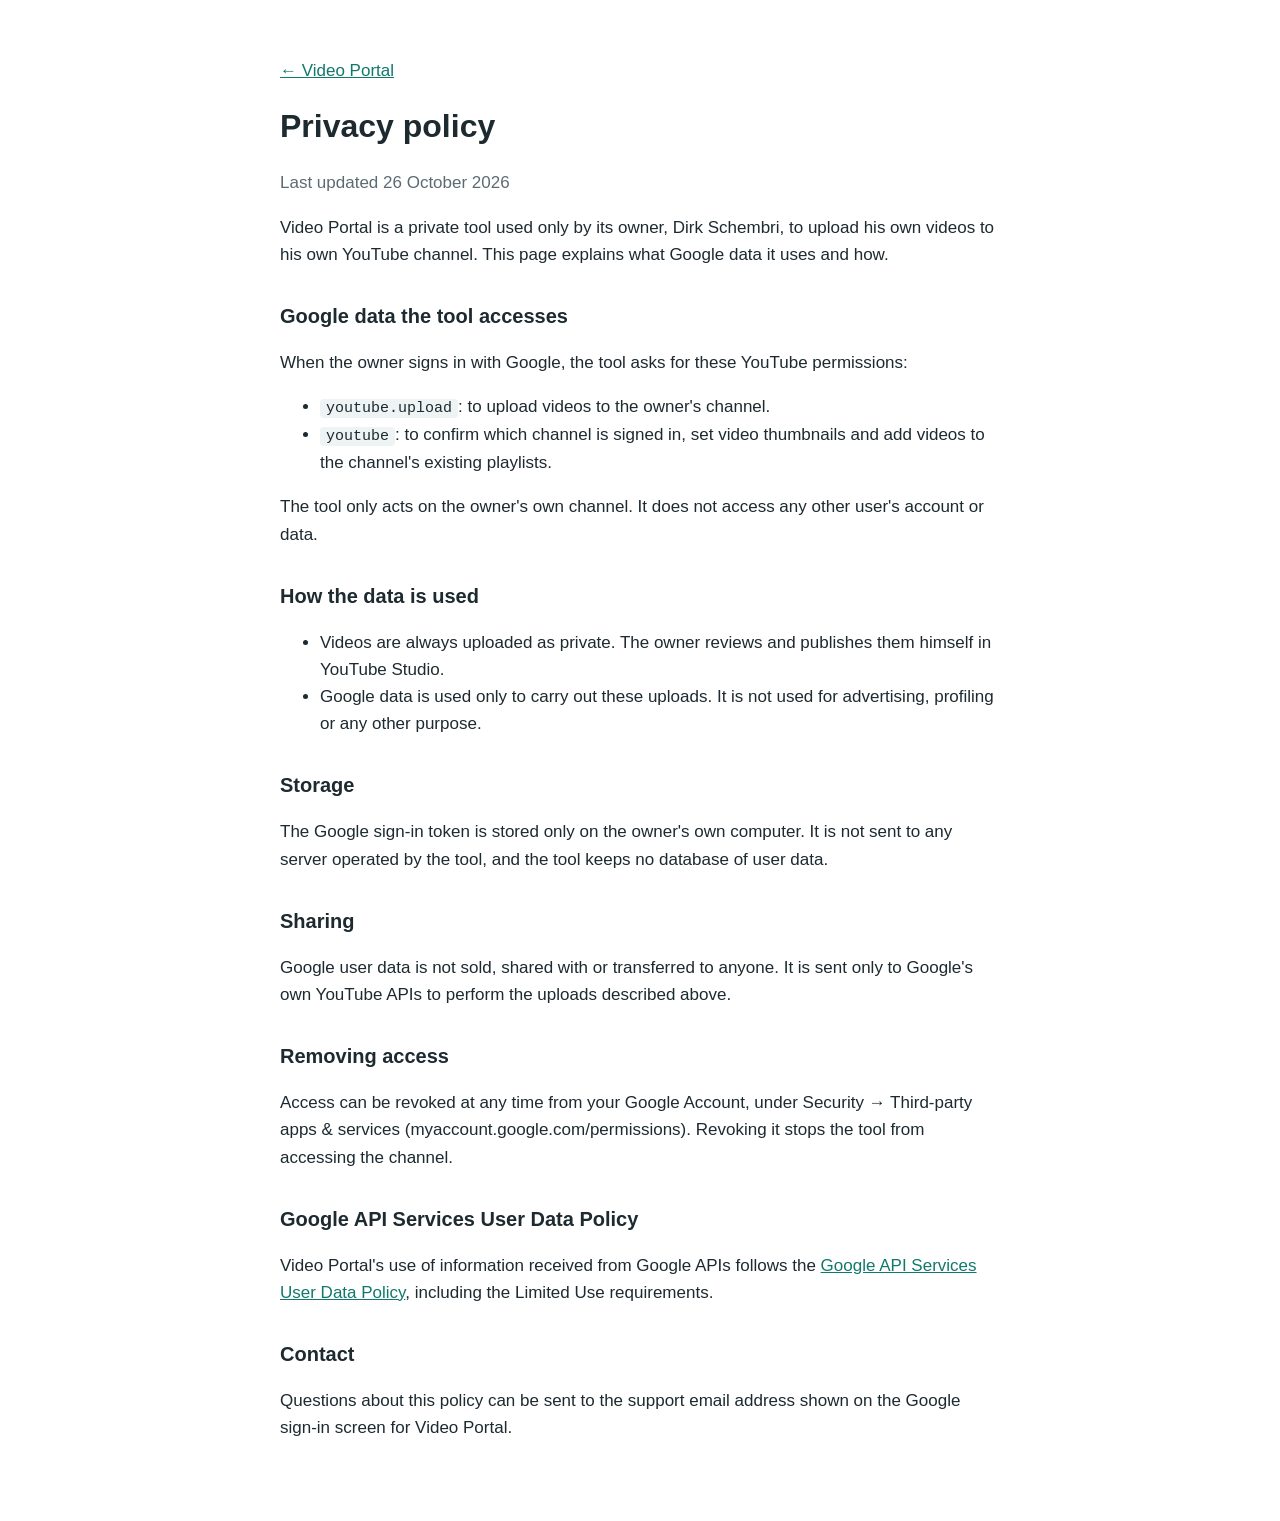
==== privacy.html @ eae5f804 "Add Video Portal homepage and privacy policy for Google sign-in Google needs a homepage and privacy " ====
<!doctype html>
<html lang="en">
<head>
<meta charset="utf-8">
<meta name="viewport" content="width=device-width, initial-scale=1">
<title>Video Portal Privacy</title>
<meta name="description" content="Privacy policy for Video Portal, a private tool that uploads Dirk Schembri's own videos to his own YouTube channel.">
<link rel="stylesheet" href="style.css">
</head>
<body>
<main>
  <p><a href="index.html">← Video Portal</a></p>
  <h1>Privacy policy</h1>
  <p class="muted">Last updated 26 October 2026</p>

  <p>Video Portal is a private tool used only by its owner, Dirk Schembri, to upload his own videos to his own YouTube channel. This page explains what Google data it uses and how.</p>

  <h2>Google data the tool accesses</h2>
  <p>When the owner signs in with Google, the tool asks for these YouTube permissions:</p>
  <ul>
    <li><code>youtube.upload</code>: to upload videos to the owner's channel.</li>
    <li><code>youtube</code>: to confirm which channel is signed in, set video thumbnails and add videos to the channel's existing playlists.</li>
  </ul>
  <p>The tool only acts on the owner's own channel. It does not access any other user's account or data.</p>

  <h2>How the data is used</h2>
  <ul>
    <li>Videos are always uploaded as private. The owner reviews and publishes them himself in YouTube Studio.</li>
    <li>Google data is used only to carry out these uploads. It is not used for advertising, profiling or any other purpose.</li>
  </ul>

  <h2>Storage</h2>
  <p>The Google sign-in token is stored only on the owner's own computer. It is not sent to any server operated by the tool, and the tool keeps no database of user data.</p>

  <h2>Sharing</h2>
  <p>Google user data is not sold, shared with or transferred to anyone. It is sent only to Google's own YouTube APIs to perform the uploads described above.</p>

  <h2>Removing access</h2>
  <p>Access can be revoked at any time from your Google Account, under Security → Third-party apps &amp; services (myaccount.google.com/permissions). Revoking it stops the tool from accessing the channel.</p>

  <h2>Google API Services User Data Policy</h2>
  <p>Video Portal's use of information received from Google APIs follows the <a href="https://developers.google.com/terms/api-services-user-data-policy">Google API Services User Data Policy</a>, including the Limited Use requirements.</p>

  <h2>Contact</h2>
  <p>Questions about this policy can be sent to the support email address shown on the Google sign-in screen for Video Portal.</p>
</main>
</body>
</html>
---- style.css ----
:root { --bg: #ffffff; --text: #1d2a30; --muted: #5c6b73; --link: #11786c; --code: #eef3f4; }
@media (prefers-color-scheme: dark) {
  :root { --bg: #0e2a38; --text: #f4f1ea; --muted: #9fb0b8; --link: #27d3be; --code: #123a4c; }
}
body { margin: 0; background: var(--bg); color: var(--text); font: 17px/1.6 Arial, Helvetica, sans-serif; }
main { max-width: 720px; margin: 0 auto; padding: 40px 16px 64px; }
h1 { font-size: 32px; margin: 0 0 12px; }
h2 { font-size: 20px; margin: 32px 0 8px; }
a { color: var(--link); }
code { background: var(--code); padding: 1px 6px; border-radius: 4px; font-size: 15px; }
.muted { color: var(--muted); }
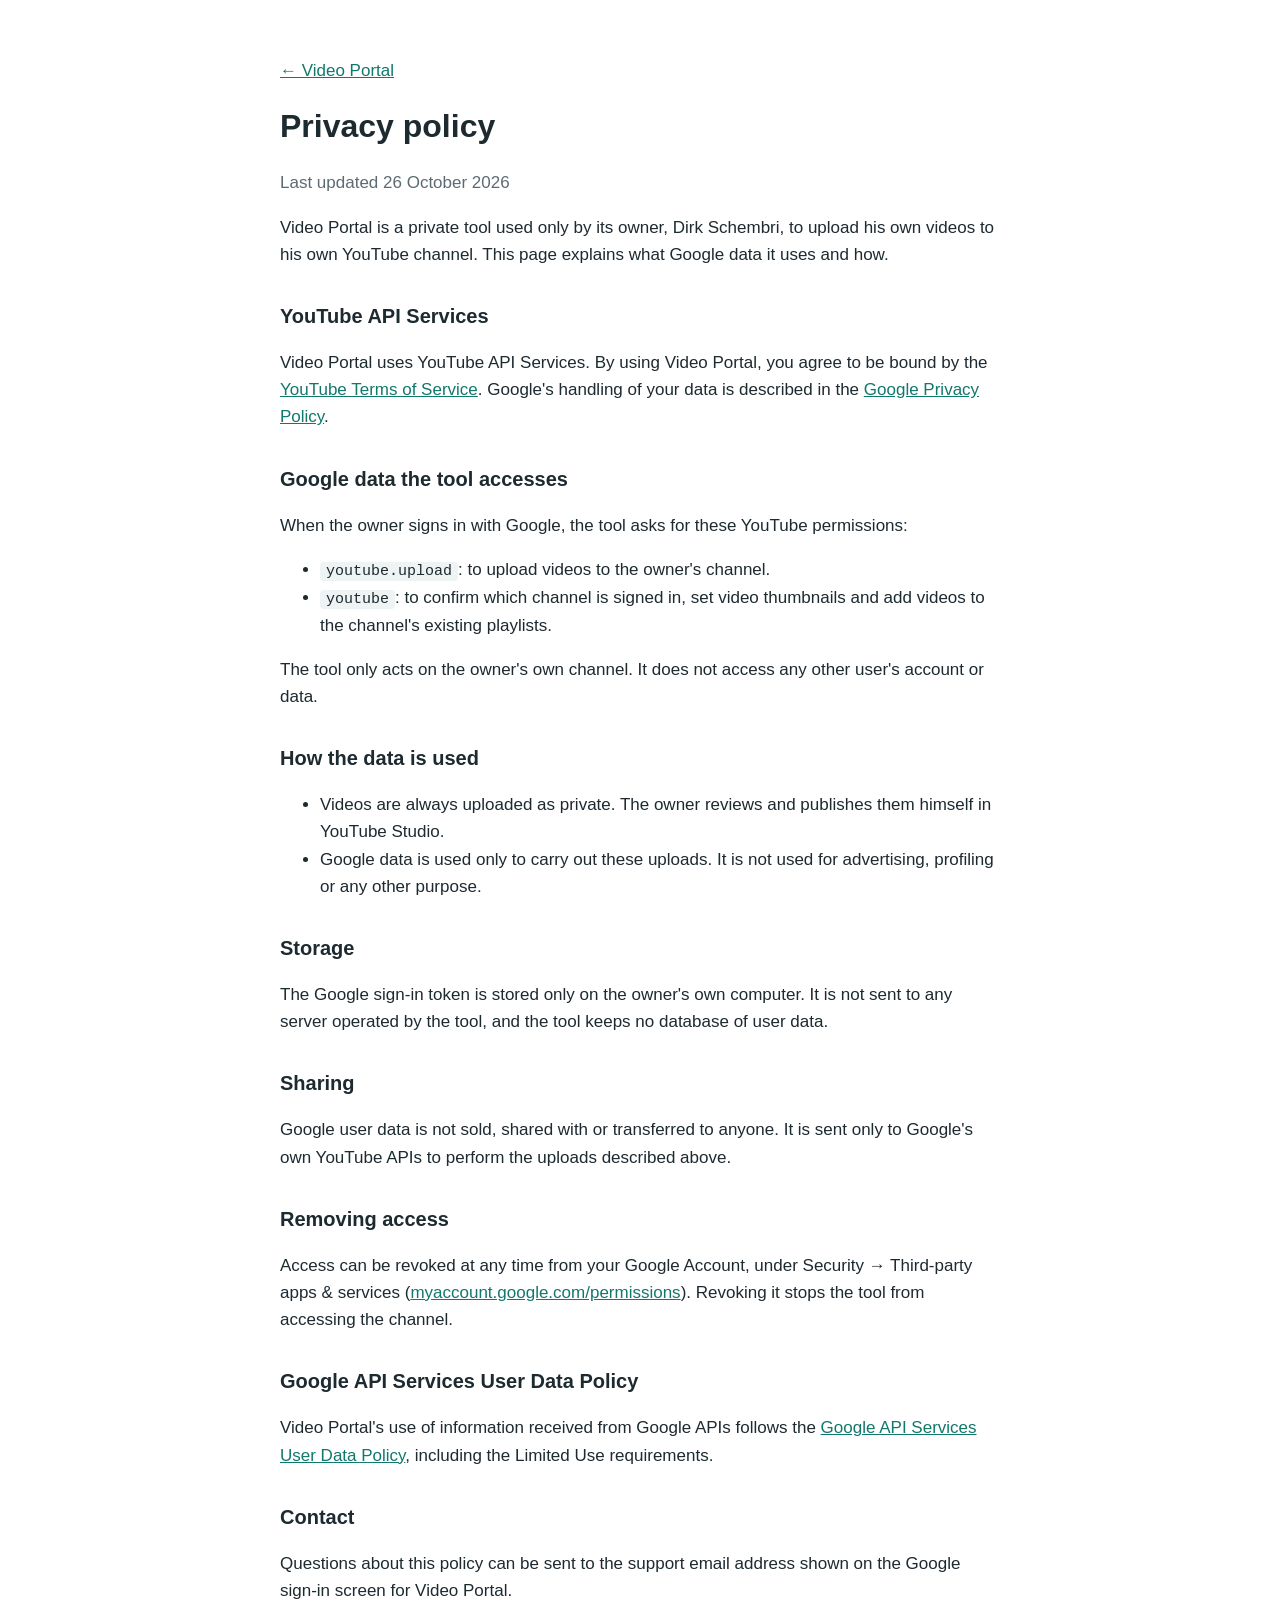
==== commit 8ba3bf26: "Privacy page: add YouTube API Services statement, YouTube ToS and Google Privacy Policy links Requir" ====
--- a/privacy.html
+++ b/privacy.html
@@ -14,6 +14,9 @@
   <p class="muted">Last updated 26 October 2026</p>
 
   <p>Video Portal is a private tool used only by its owner, Dirk Schembri, to upload his own videos to his own YouTube channel. This page explains what Google data it uses and how.</p>
+
+  <h2>YouTube API Services</h2>
+  <p>Video Portal uses YouTube API Services. By using Video Portal, you agree to be bound by the <a href="https://www.youtube.com/t/terms">YouTube Terms of Service</a>. Google's handling of your data is described in the <a href="https://policies.google.com/privacy">Google Privacy Policy</a>.</p>
 
   <h2>Google data the tool accesses</h2>
   <p>When the owner signs in with Google, the tool asks for these YouTube permissions:</p>
@@ -36,7 +39,7 @@
   <p>Google user data is not sold, shared with or transferred to anyone. It is sent only to Google's own YouTube APIs to perform the uploads described above.</p>
 
   <h2>Removing access</h2>
-  <p>Access can be revoked at any time from your Google Account, under Security → Third-party apps &amp; services (myaccount.google.com/permissions). Revoking it stops the tool from accessing the channel.</p>
+  <p>Access can be revoked at any time from your Google Account, under Security → Third-party apps &amp; services (<a href="https://myaccount.google.com/permissions">myaccount.google.com/permissions</a>). Revoking it stops the tool from accessing the channel.</p>
 
   <h2>Google API Services User Data Policy</h2>
   <p>Video Portal's use of information received from Google APIs follows the <a href="https://developers.google.com/terms/api-services-user-data-policy">Google API Services User Data Policy</a>, including the Limited Use requirements.</p>
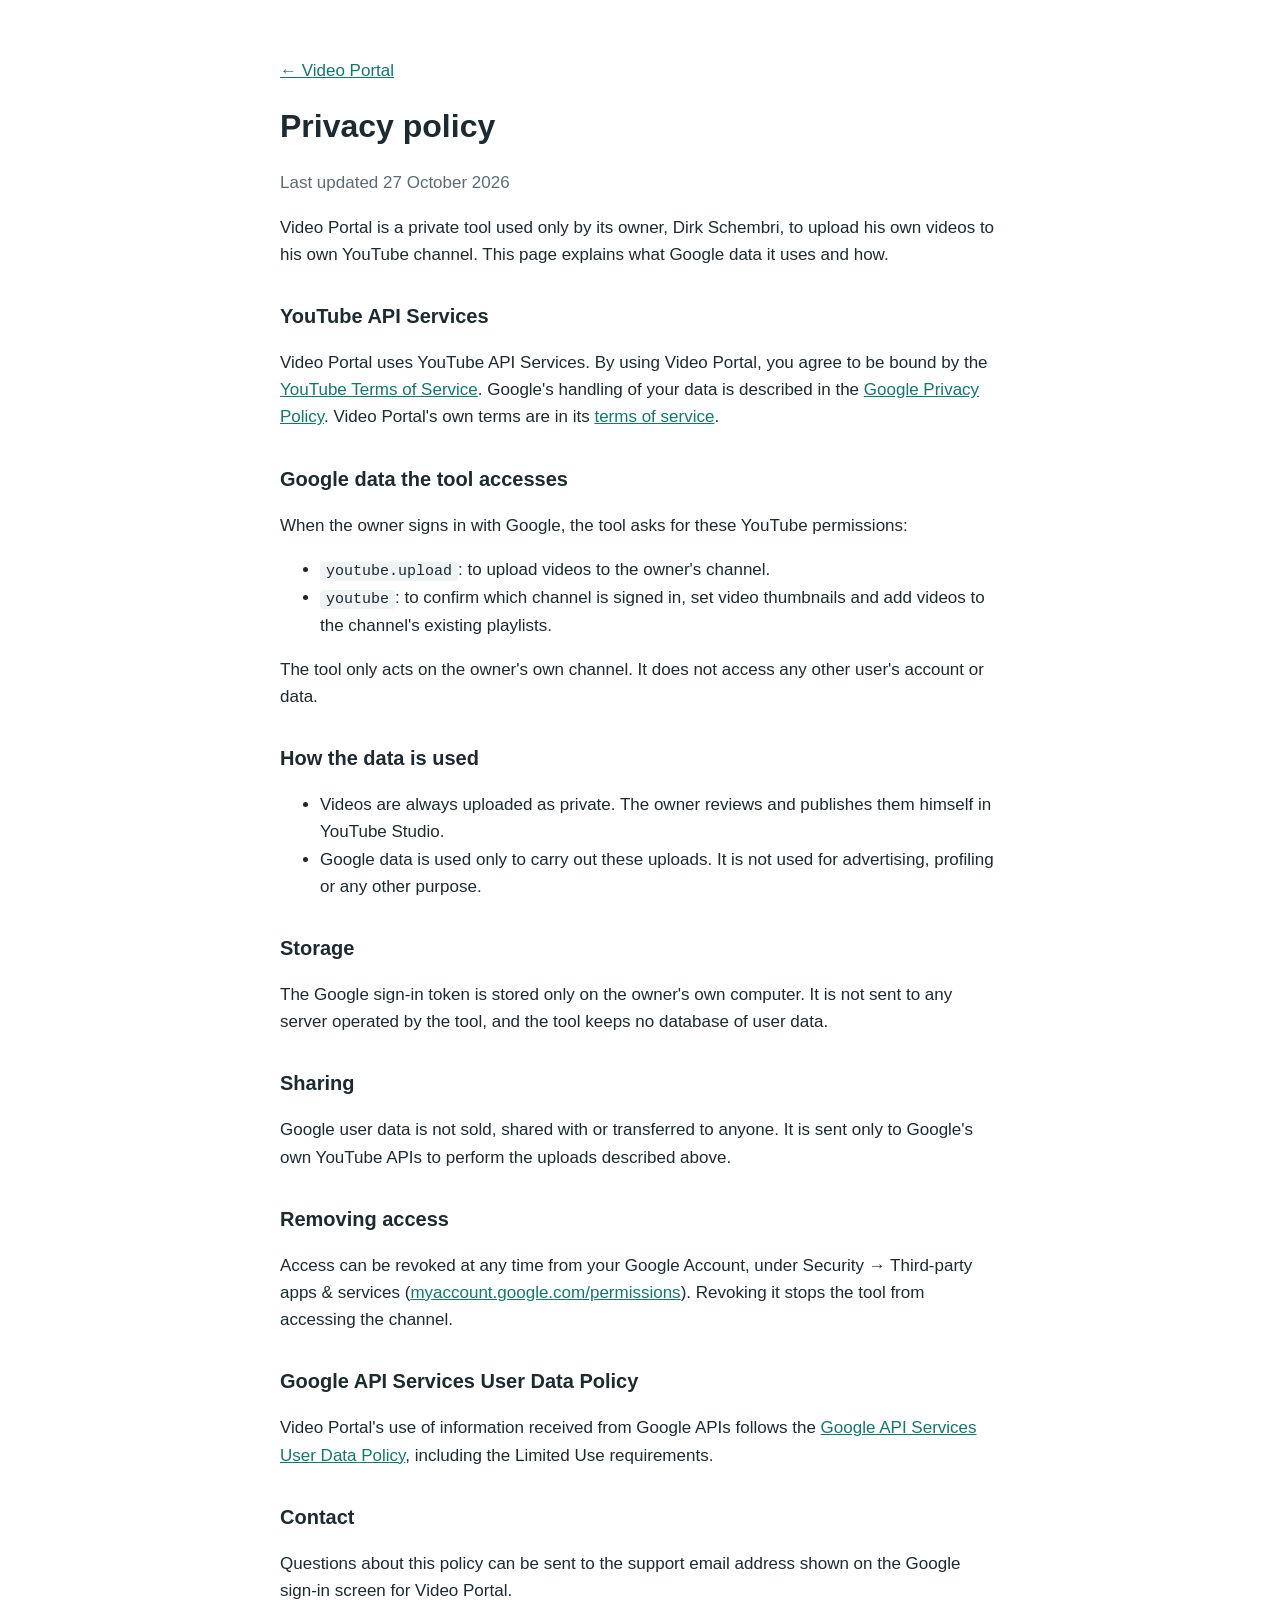
==== commit 3283a244: "Add terms of service page and link it from the homepage and privacy policy The YouTube API audit for" ====
--- a/privacy.html
+++ b/privacy.html
@@ -11,12 +11,12 @@
 <main>
   <p><a href="index.html">← Video Portal</a></p>
   <h1>Privacy policy</h1>
-  <p class="muted">Last updated 26 October 2026</p>
+  <p class="muted">Last updated 27 October 2026</p>
 
   <p>Video Portal is a private tool used only by its owner, Dirk Schembri, to upload his own videos to his own YouTube channel. This page explains what Google data it uses and how.</p>
 
   <h2>YouTube API Services</h2>
-  <p>Video Portal uses YouTube API Services. By using Video Portal, you agree to be bound by the <a href="https://www.youtube.com/t/terms">YouTube Terms of Service</a>. Google's handling of your data is described in the <a href="https://policies.google.com/privacy">Google Privacy Policy</a>.</p>
+  <p>Video Portal uses YouTube API Services. By using Video Portal, you agree to be bound by the <a href="https://www.youtube.com/t/terms">YouTube Terms of Service</a>. Google's handling of your data is described in the <a href="https://policies.google.com/privacy">Google Privacy Policy</a>. Video Portal's own terms are in its <a href="terms.html">terms of service</a>.</p>
 
   <h2>Google data the tool accesses</h2>
   <p>When the owner signs in with Google, the tool asks for these YouTube permissions:</p>
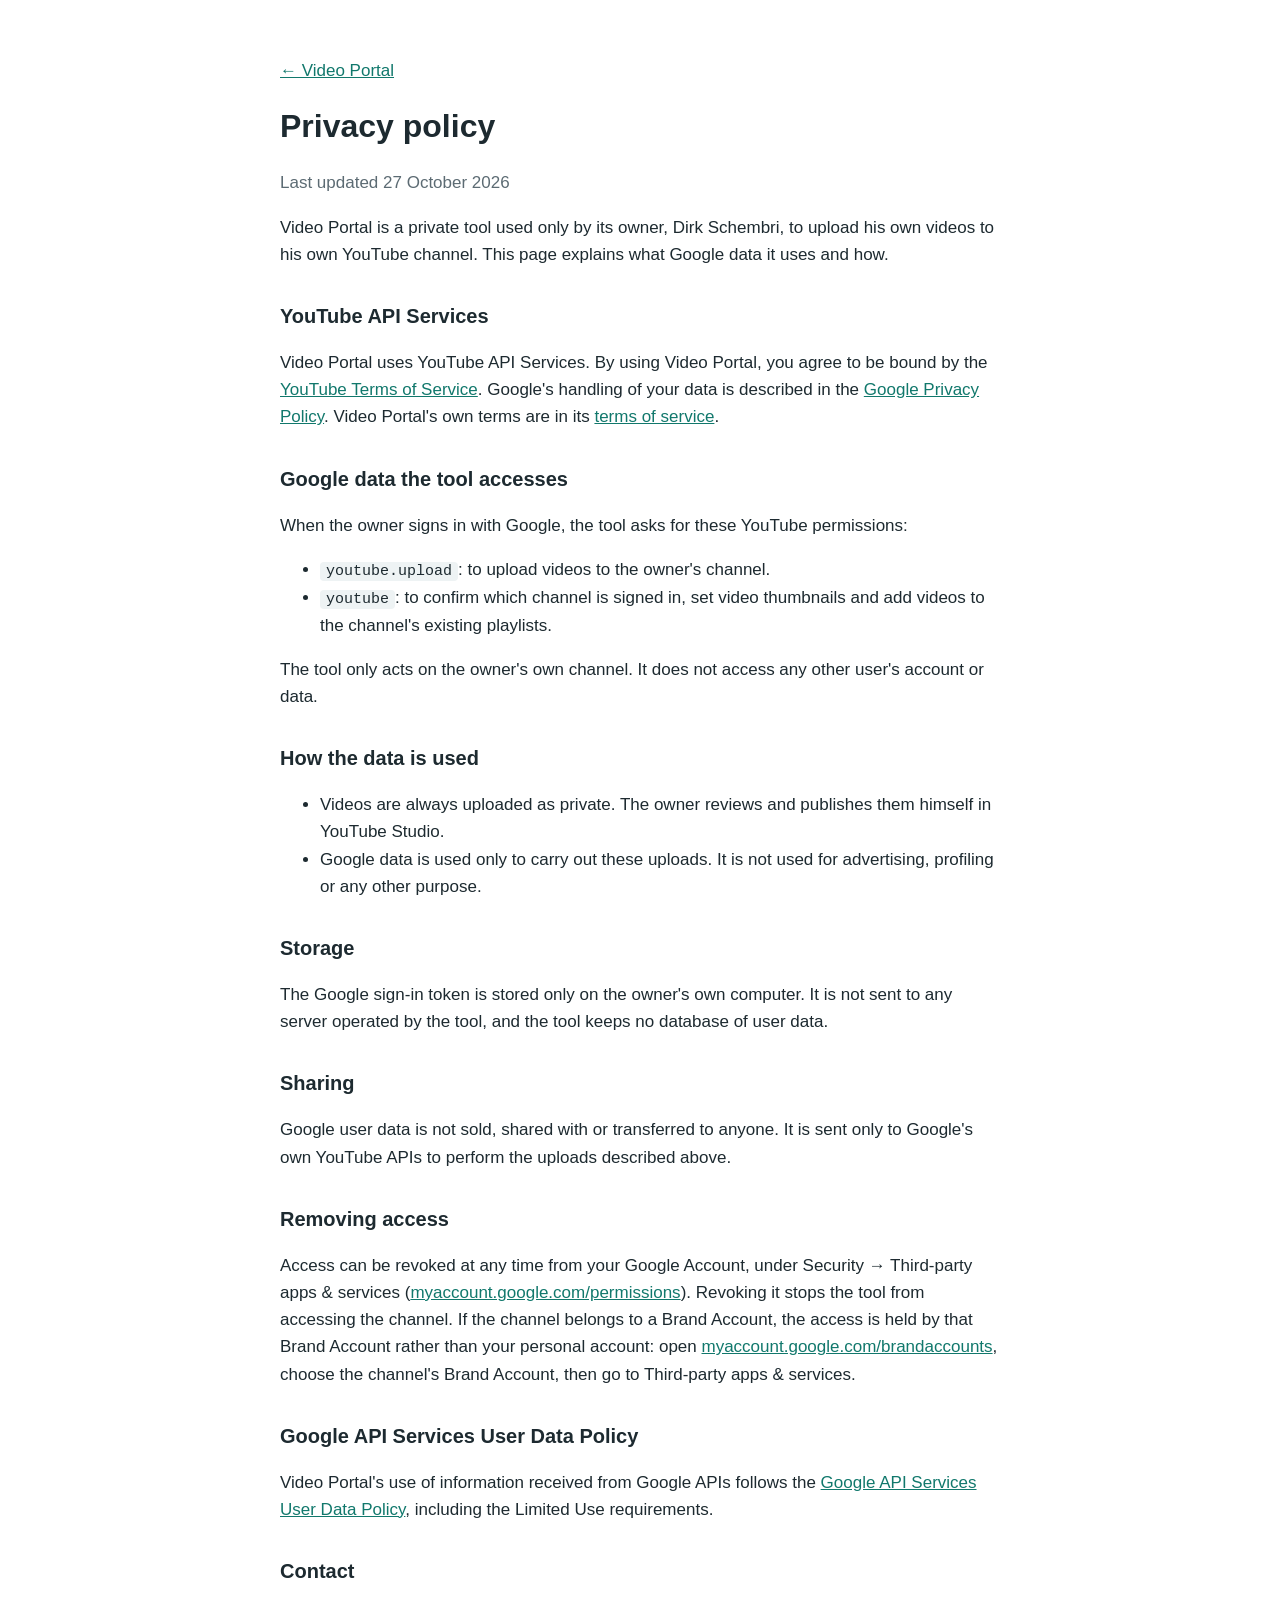
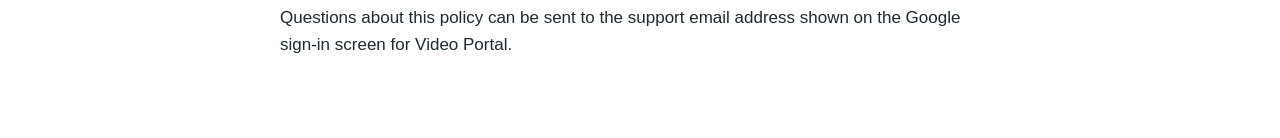
==== commit 0a960bb9: "Privacy and terms: explain revoking access for Brand Account channels The access is held by the Bran" ====
--- a/privacy.html
+++ b/privacy.html
@@ -39,7 +39,7 @@
   <p>Google user data is not sold, shared with or transferred to anyone. It is sent only to Google's own YouTube APIs to perform the uploads described above.</p>
 
   <h2>Removing access</h2>
-  <p>Access can be revoked at any time from your Google Account, under Security → Third-party apps &amp; services (<a href="https://myaccount.google.com/permissions">myaccount.google.com/permissions</a>). Revoking it stops the tool from accessing the channel.</p>
+  <p>Access can be revoked at any time from your Google Account, under Security → Third-party apps &amp; services (<a href="https://myaccount.google.com/permissions">myaccount.google.com/permissions</a>). Revoking it stops the tool from accessing the channel. If the channel belongs to a Brand Account, the access is held by that Brand Account rather than your personal account: open <a href="https://myaccount.google.com/brandaccounts">myaccount.google.com/brandaccounts</a>, choose the channel's Brand Account, then go to Third-party apps &amp; services.</p>
 
   <h2>Google API Services User Data Policy</h2>
   <p>Video Portal's use of information received from Google APIs follows the <a href="https://developers.google.com/terms/api-services-user-data-policy">Google API Services User Data Policy</a>, including the Limited Use requirements.</p>
--- a/style.css
+++ b/style.css
@@ -9,3 +9,5 @@
 a { color: var(--link); }
 code { background: var(--code); padding: 1px 6px; border-radius: 4px; font-size: 15px; }
 .muted { color: var(--muted); }
+.yt-badge { margin: 8px 0 0; }
+.yt-badge img { display: block; width: 210px; height: auto; margin-left: -28px; }
